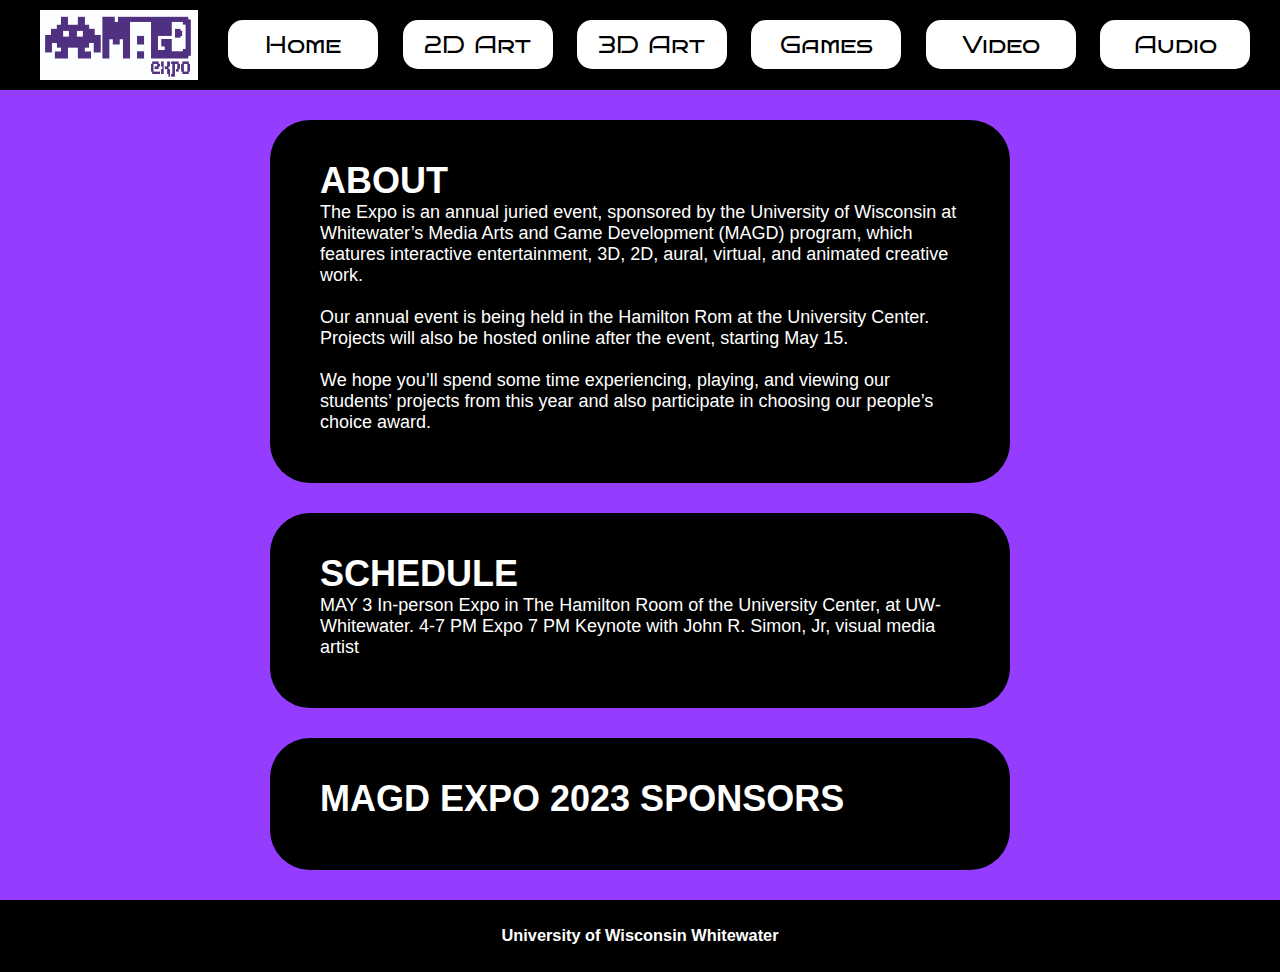
==== 2d.html @ 0d629988 "test" ====
<!DOCTYPE html>
<html>
<head>
	<title>MAGD EXPO</title>
	<link rel="stylesheet" type="text/css" href="style.css">
  	<link rel="shortcut icon" type="image/x-icon" href="assets/page/favicon.ico">
  	<link rel="preconnect" href="https://fonts.googleapis.com">
	<link rel="preconnect" href="https://fonts.gstatic.com" crossorigin>
	<link href="https://fonts.googleapis.com/css2?family=Bruno+Ace+SC&display=swap" rel="stylesheet">
	<meta name="viewport" content="width=device-width, initial-scale=1.0">
</head>
<body>
<header>
	<a class="expologo" href="index.html"><img src="assets/page/expo.jpg" alt="EXPO Logo"></a>
		<nav>
			<ul>
				<li><a href="index.html" class="btn">Home</a></li>
				<li><a href="2d.html" class="btn">2D Art</a></li>
				<li><a href="3d.html" class="btn">3D Art</a></li>
				<li><a href="games.html" class="btn">Games</a></li>
				<li><a href="video.html" class="btn">Video</a></li>
				<li><a href="audio.html" class="btn">Audio</a></li>
			</ul>
		</nav>
</header>
<main>
	<section id="about">
		<h1>ABOUT</h1>
		<p>The Expo is an annual juried event, sponsored by the University of Wisconsin at Whitewater’s Media Arts and Game Development (MAGD) program, which features interactive entertainment, 3D, 2D, aural, virtual, and animated creative work.
		<br>
		<br>
		Our annual event is being held in the Hamilton Rom at the University Center. Projects will also be hosted online after the event, starting May 15.
		<br>
		<br>
		We hope you’ll spend some time experiencing, playing, and viewing our students’ projects from this year and also participate in choosing our people’s choice award.</p>
	</section>
	<section id="schedule">
		<h1>SCHEDULE</h1>
		<p>MAY 3 In-person Expo in The Hamilton Room of the University Center, at UW-Whitewater. 4-7 PM Expo 7 PM Keynote with John R. Simon, Jr, visual media artist</p>
	</section>
	<section id="sponsors">
		<h1>MAGD EXPO 2023 SPONSORS</h1>
	</section>
</main>
<footer>
	<h3>University of Wisconsin Whitewater</h3>
</footer>
</body>
</html>
---- style.css ----
/* style.css */


body, h1, h2, p, ul {
  margin: 0;
  padding: 0;
  font-family: 'Work Sans', sans-serif;
}

header {
  background-color: #000;
  color: #fff;
  display: flex;
  justify-content: center;
  padding: 10px;
}

  a.expologo {
    display: flex;
    align-content: center;
  }

  .expologo img{
    margin: auto;
    margin-right: 20px;
    margin-left: 20px;
    height: 70px;
    transform: scale(1);
    transition: transform 0.3s ease-out;
  }

@media (max-width: 767px) {
  .expologo img {
    height: 50px;
    margin: auto;
  }
}

  .expologo img:hover {
    transform: scale(1.2);
    transition: transform 0.3s ease-out;
  }

nav ul li {
  display: inline-flex;
  align-content: center;
  justify-content: center;
}

.btn {
  display: inline-block;
  margin: 10px;
  padding: 10px;
  background-color: #fff;
  color: #000;
  border-radius: 15px;
  width: 130px;
  text-align: center;
  font-family: 'Bruno Ace SC', cursive;
  text-decoration: none;
  font-size: 24px;
  transition-property: background-color, border-radius;
  transition-duration: 0.3s, 0.3s;
  transition-timing-function: ease-out, ease-out;
}

@media (max-width: 767px) {
  .btn {
    font-size: 18px;
    width: 90px;
    margin: 5px;
  }
}

@media (max-width: 395px) {
  .btn {
    width: 50vw;
  }
}

.btn:hover {
  background-color: #943DFF;
  color: #fff;
  border-radius: 5px;
  text-decoration: underline;
}

body {
  color: #fff;
  background-color: #943DFF;
  background-image: url("assets/page/stripes2.png");
  background-blend-mode: multiply;
  background-size: 300%%;
  background-repeat: no-repeat;
}

main {
  width: 100%;

}

section {
  display: flex;
  background-color: #000;
  color: #fff;
  border-radius: 40px;
  padding: 40px 50px 50px 50px;
  margin: 30px;
  flex-direction: column;
  align-items: left;
  font-size: 18px;
}

@media (max-width: 767px) {
  section {
    border-radius: 30px;
    border: 3px solid white;
  }
}

@media (min-width: 768px) {
  section {
    width: 50vw;
    margin: auto;
    margin-top: 30px;
    margin-bottom: 30px;
  }
}

.spons {
  background-color: #fff;
}

.spons img{
  width: 200px;
  margin: 10px;
}

.uww-logo {
 
  width: 100px;
  filter: invert(1);
}

@media (max-width: 390px) {
  .spons img {
    width: 30vw;
  }
}

footer {
  padding: 10px;
  display: flex;
  justify-content: center;
  font-size: 14px;
  background-color: #000;
  color: #fff;
}
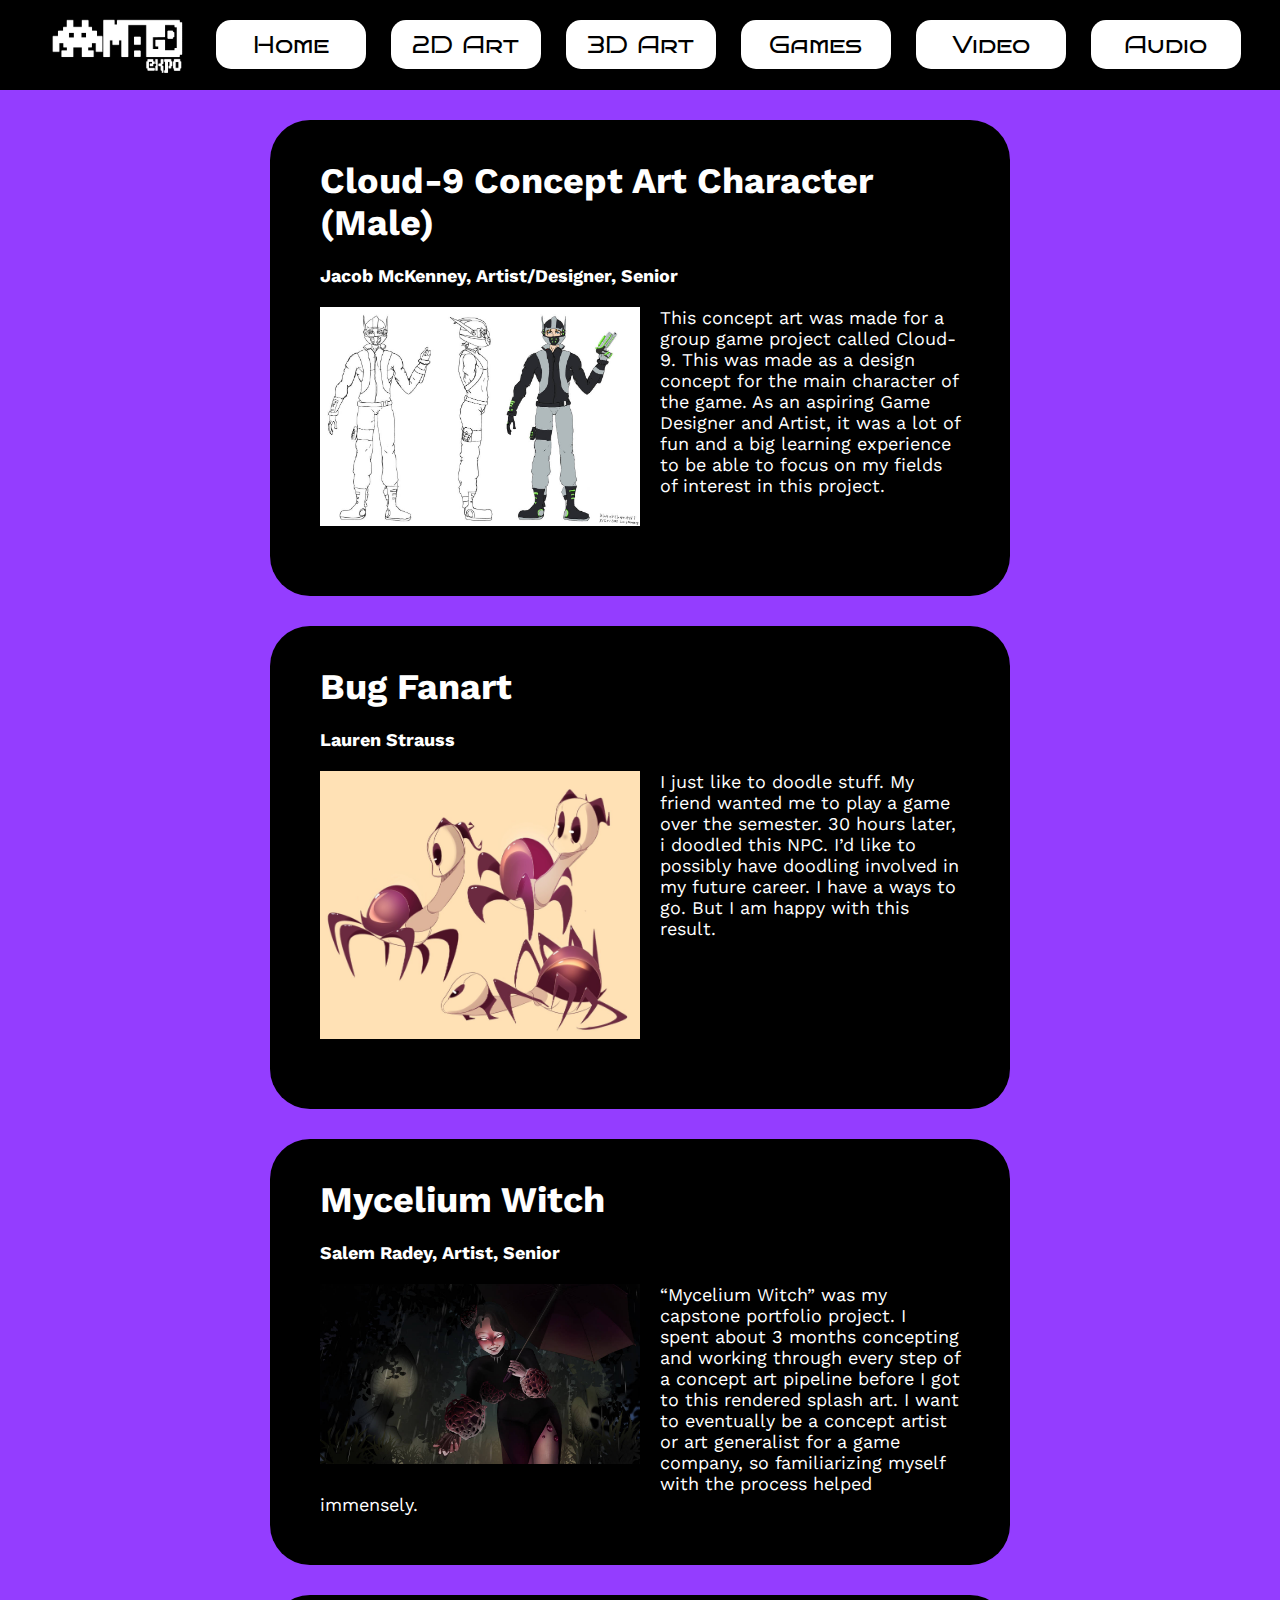
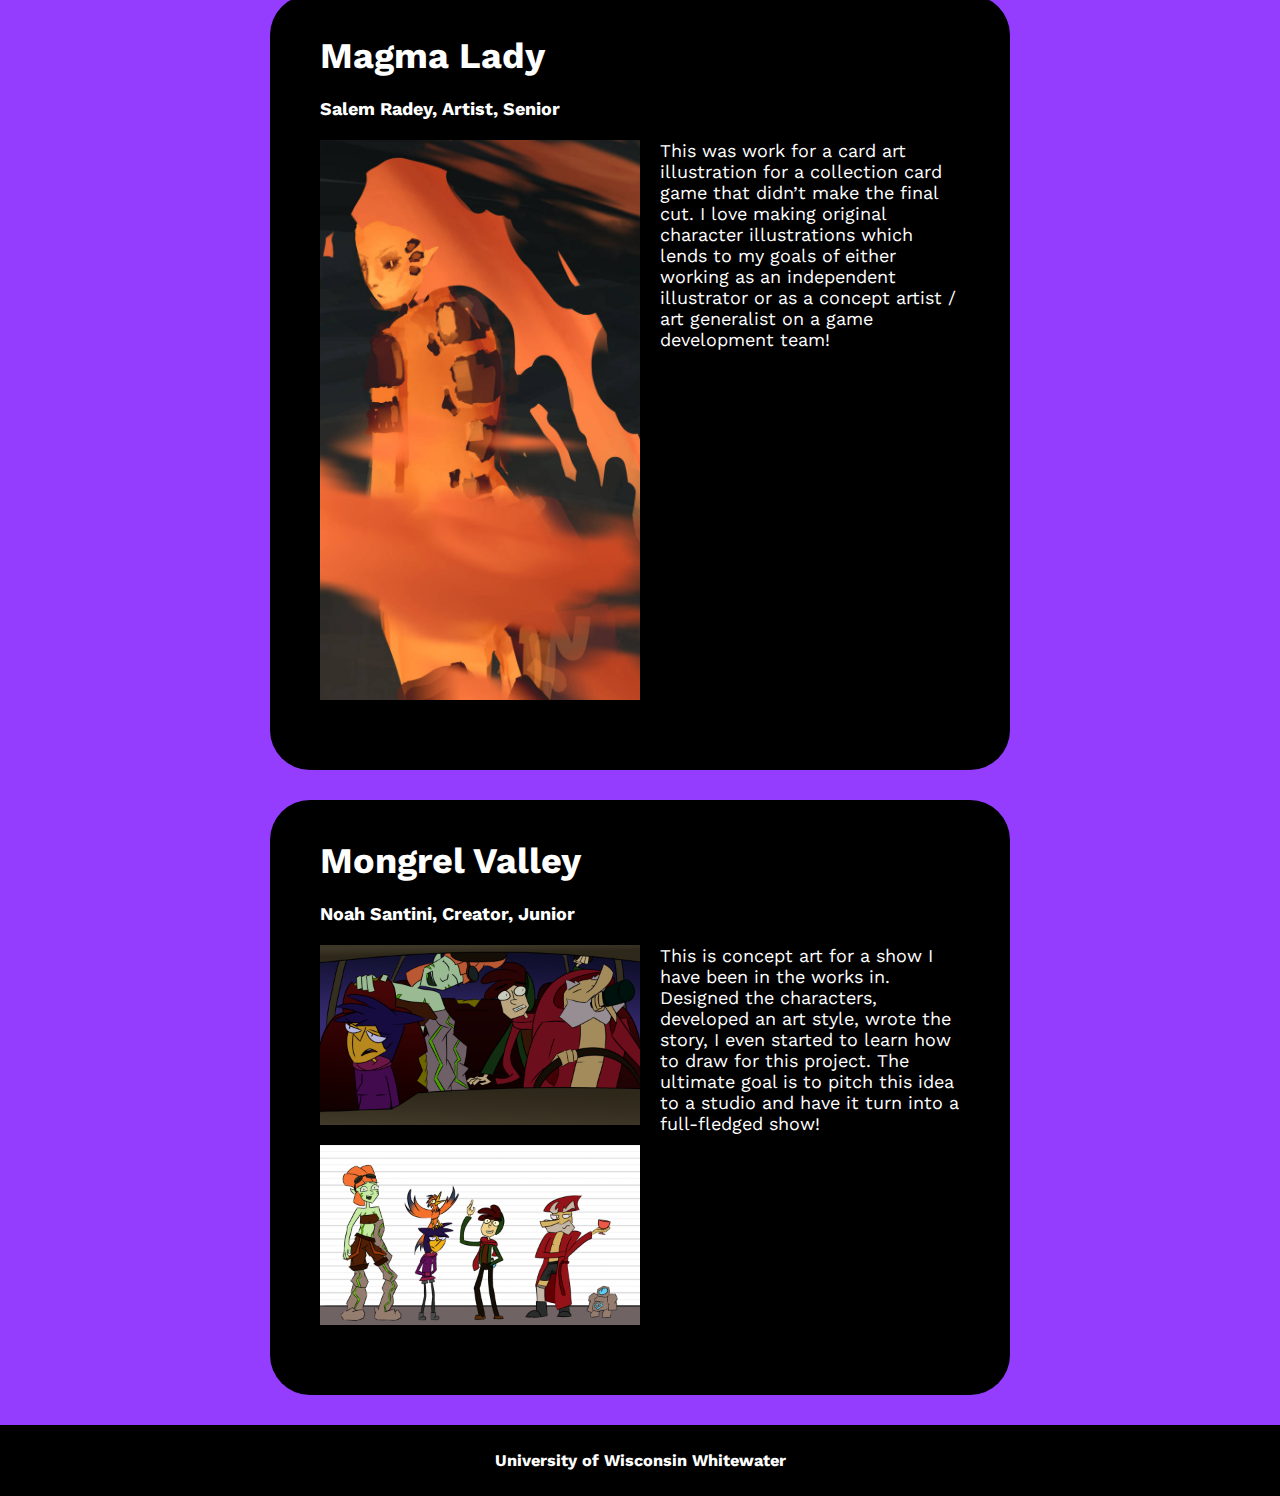
==== commit bfded602: "2d page" ====
--- a/2d.html
+++ b/2d.html
@@ -4,14 +4,14 @@
 	<title>MAGD EXPO</title>
 	<link rel="stylesheet" type="text/css" href="style.css">
   	<link rel="shortcut icon" type="image/x-icon" href="assets/page/favicon.ico">
-  	<link rel="preconnect" href="https://fonts.googleapis.com">
+	<link rel="preconnect" href="https://fonts.googleapis.com">
 	<link rel="preconnect" href="https://fonts.gstatic.com" crossorigin>
-	<link href="https://fonts.googleapis.com/css2?family=Bruno+Ace+SC&display=swap" rel="stylesheet">
+	<link href="https://fonts.googleapis.com/css2?family=Bruno+Ace+SC&family=Work+Sans:wght@300&display=swap" rel="stylesheet">
 	<meta name="viewport" content="width=device-width, initial-scale=1.0">
 </head>
 <body>
 <header>
-	<a class="expologo" href="index.html"><img src="assets/page/expo.jpg" alt="EXPO Logo"></a>
+	<a class="expologo" href="index.html"><img src="assets/page/expo-bw.png" alt="EXPO Logo"></a>
 		<nav>
 			<ul>
 				<li><a href="index.html" class="btn">Home</a></li>
@@ -24,22 +24,47 @@
 		</nav>
 </header>
 <main>
-	<section id="about">
-		<h1>ABOUT</h1>
-		<p>The Expo is an annual juried event, sponsored by the University of Wisconsin at Whitewater’s Media Arts and Game Development (MAGD) program, which features interactive entertainment, 3D, 2D, aural, virtual, and animated creative work.
+	<section id="McKenney">
+		<h1>Cloud-9 Concept Art Character (Male)</h1>
 		<br>
+		<h2>Jacob McKenney, Artist/Designer, Senior</h2>
 		<br>
-		Our annual event is being held in the Hamilton Rom at the University Center. Projects will also be hosted online after the event, starting May 15.
+		<p><img class="submission" src="assets/2d/cloud_9_concept_art_character__male__by_mckenneyjp_df528gb-pre.jpg">This concept art was made for a group game project called Cloud-9. This was made as a design concept for the main character of the game. As an aspiring Game Designer and Artist, it was a lot of fun and a big learning experience to be able to focus on my fields of interest in this project.
+		</p>
+	</section>
+	<section id="Strauss">
+		<h1>Bug Fanart</h1>
 		<br>
+		<h2>Lauren Strauss</h2>
 		<br>
-		We hope you’ll spend some time experiencing, playing, and viewing our students’ projects from this year and also participate in choosing our people’s choice award.</p>
+		<p><img class="submission" src="assets/2d/hollow-knight.png">I just like to doodle stuff. My friend wanted me to play a game over the semester. 30 hours later, i doodled this NPC. I’d like to possibly have doodling involved in my future career. I have a ways to go. But I am happy with this result.
+		</p>
 	</section>
-	<section id="schedule">
-		<h1>SCHEDULE</h1>
-		<p>MAY 3 In-person Expo in The Hamilton Room of the University Center, at UW-Whitewater. 4-7 PM Expo 7 PM Keynote with John R. Simon, Jr, visual media artist</p>
+	<section id="Radey">
+		<h1>Mycelium Witch</h1>
+		<br>
+		<h2>Salem Radey, Artist, Senior</h2>
+		<br>
+		<p><img class="submission" src="assets/2d/mycelium_witch_by_crovvus_df59qau-pre.jpg">“Mycelium Witch” was my capstone portfolio project. I spent about 3 months concepting and working through every step of a concept art pipeline before I got to this rendered splash art. I want to eventually be a concept artist or art generalist for a game company, so familiarizing myself with the process helped immensely.
+		</p>
 	</section>
-	<section id="sponsors">
-		<h1>MAGD EXPO 2023 SPONSORS</h1>
+	<section id="Radey2">
+		<h1>Magma Lady</h1>
+		<br>
+		<h2>Salem Radey, Artist, Senior</h2>
+		<br>
+		<p><img class="submission" src="assets/2d/magma_lady_by_crovvus_df59r5r-pre.jpg">This was work for a card art illustration for a collection card game that didn’t make the final cut. I love making original character illustrations which lends to my goals of either working as an independent illustrator or as a concept artist / art generalist on a game development team!
+		</p>
+	</section>
+	<section id="Santini">
+		<h1>Mongrel Valley</h1>
+		<br>
+		<h2>Noah Santini, Creator, Junior</h2>
+		<br>
+		<p><img class="submission" src="assets/2d/Car-Concept.png">This is concept art for a show I have been in the works in. Designed the characters, developed an art style, wrote the story, I even started to learn how to draw for this project. The ultimate goal is to pitch this idea to a studio and have it turn into a full-fledged show!
+		</p>
+		<img class="submission" src="assets/2d/Character-Line-up-Color.png">
+	</section>
 	</section>
 </main>
 <footer>
--- a/style.css
+++ b/style.css
@@ -91,7 +91,7 @@
   background-image: url("assets/page/stripes2.png");
   background-blend-mode: multiply;
   background-size: 300%%;
-  background-repeat: no-repeat;
+  background-repeat: repeat;
 }
 
 main {
@@ -101,6 +101,7 @@
 
 section {
   display: flex;
+  justify-content: space-between;
   background-color: #000;
   color: #fff;
   border-radius: 40px;
@@ -108,6 +109,10 @@
   margin: 30px;
   flex-direction: column;
   align-items: left;
+  font-size: 18px;
+}
+
+section h2 {
   font-size: 18px;
 }
 
@@ -125,6 +130,14 @@
     margin-top: 30px;
     margin-bottom: 30px;
   }
+}
+
+.submission {
+  display: inline-block;
+  width: 50%;
+  margin-right: 20px;
+  margin-bottom: 20px;
+  float: left;
 }
 
 .spons {
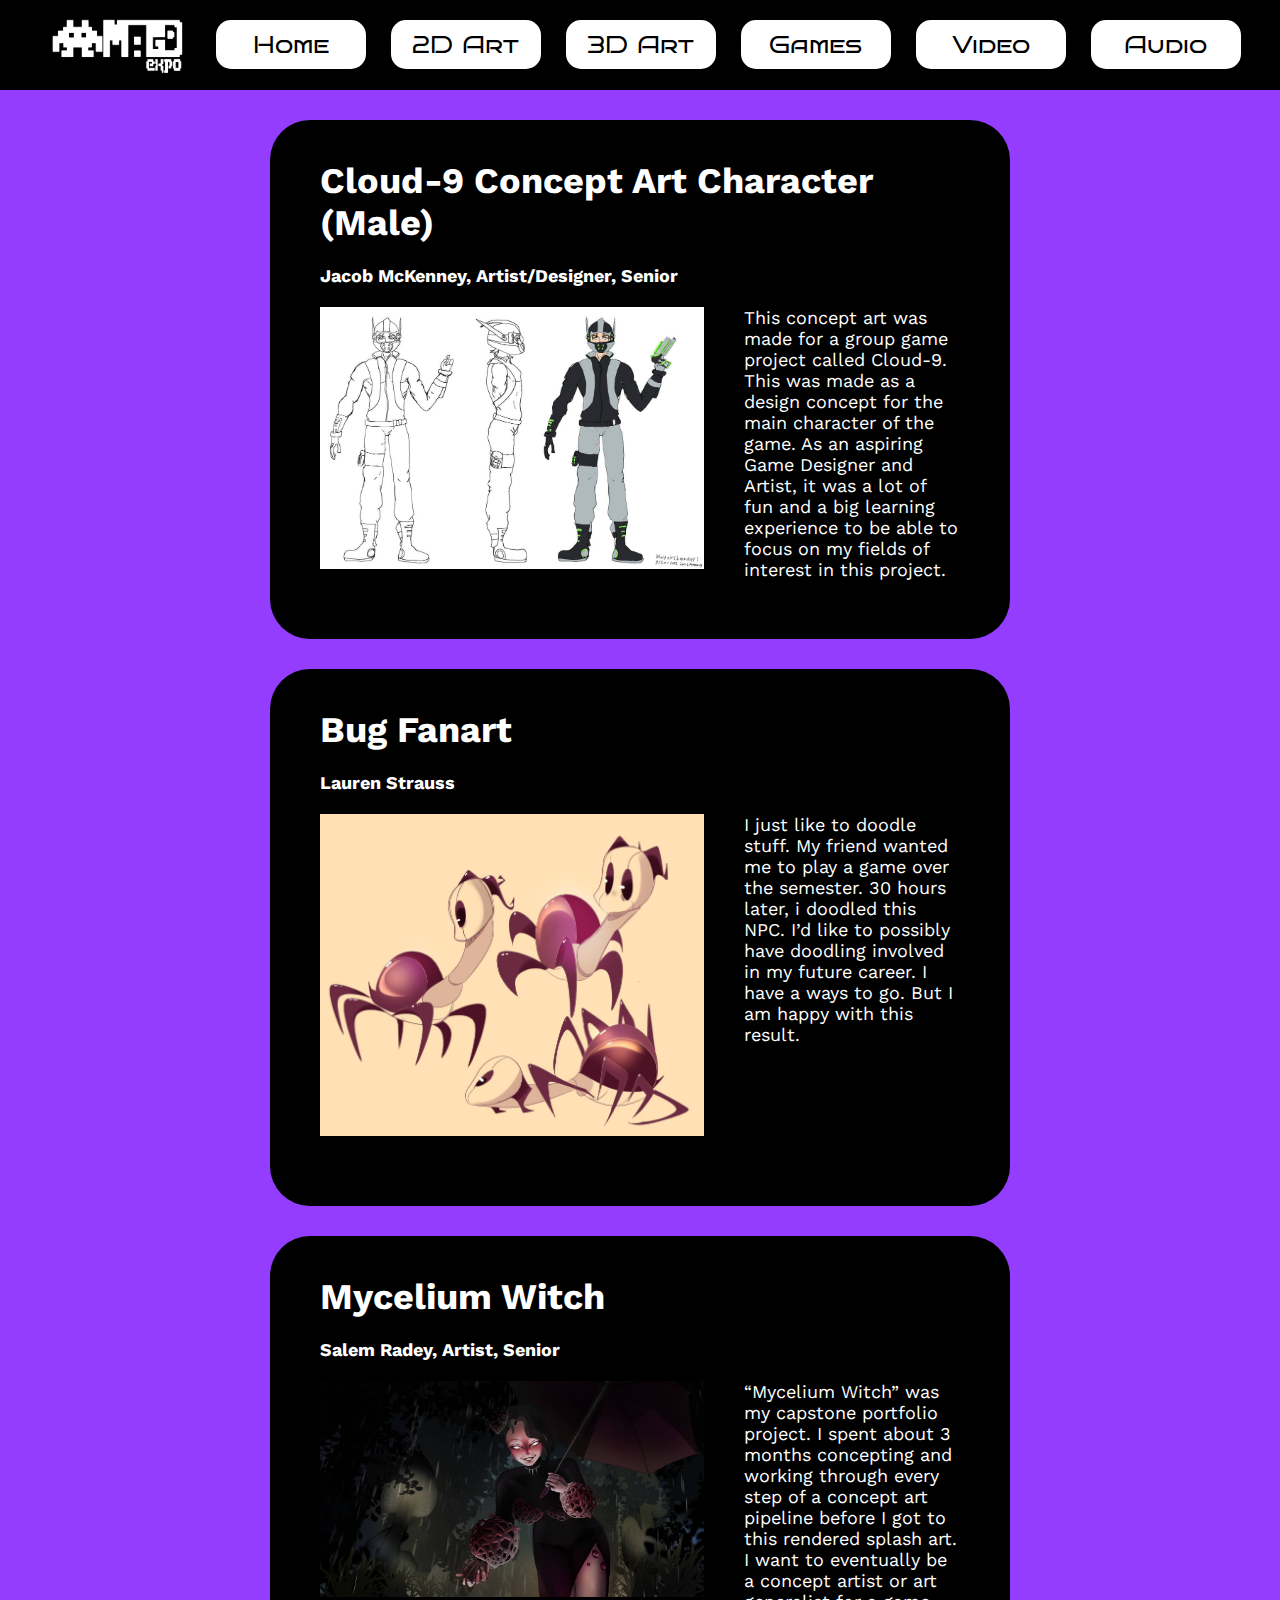
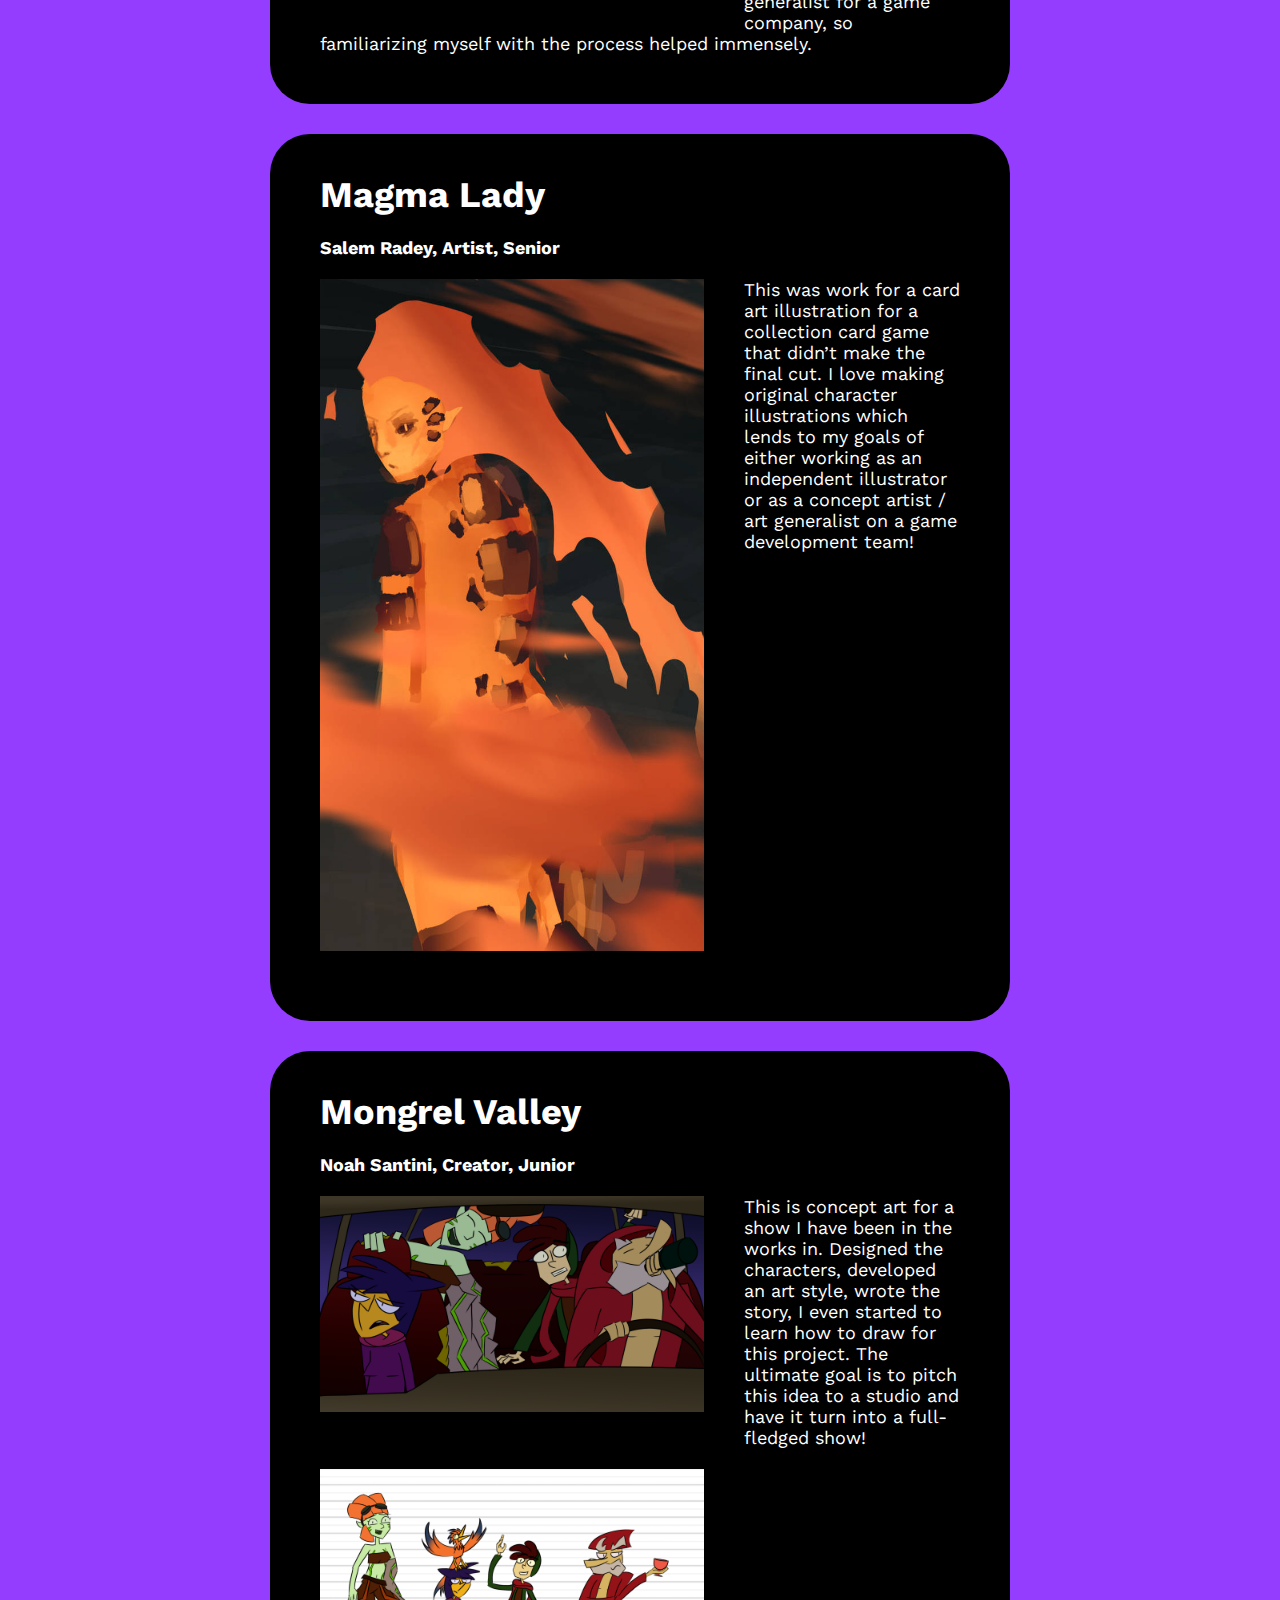
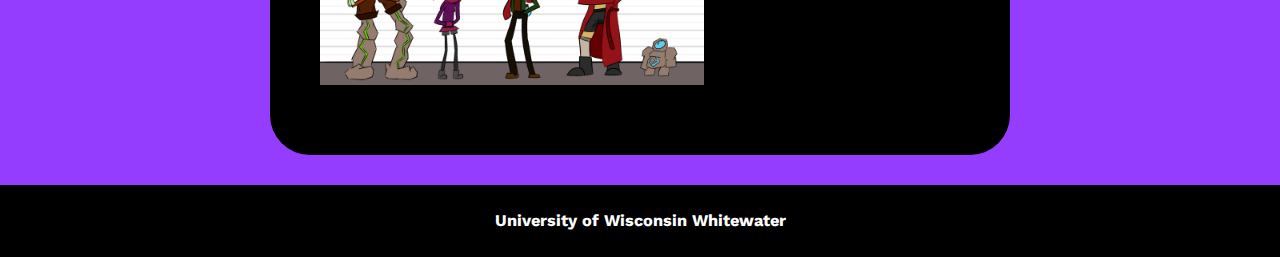
==== commit f74d3db8: "3d page" ====
--- a/2d.html
+++ b/2d.html
@@ -63,8 +63,8 @@
 		<br>
 		<p><img class="submission" src="assets/2d/Car-Concept.png">This is concept art for a show I have been in the works in. Designed the characters, developed an art style, wrote the story, I even started to learn how to draw for this project. The ultimate goal is to pitch this idea to a studio and have it turn into a full-fledged show!
 		</p>
+		<br>
 		<img class="submission" src="assets/2d/Character-Line-up-Color.png">
-	</section>
 	</section>
 </main>
 <footer>
--- a/style.css
+++ b/style.css
@@ -134,10 +134,16 @@
 
 .submission {
   display: inline-block;
-  width: 50%;
-  margin-right: 20px;
+  width: 60%;
+  margin-right: 40px;
   margin-bottom: 20px;
   float: left;
+}
+
+@media (max-width: 767px) {
+  .submission {
+    width: 100%;
+  }
 }
 
 .spons {
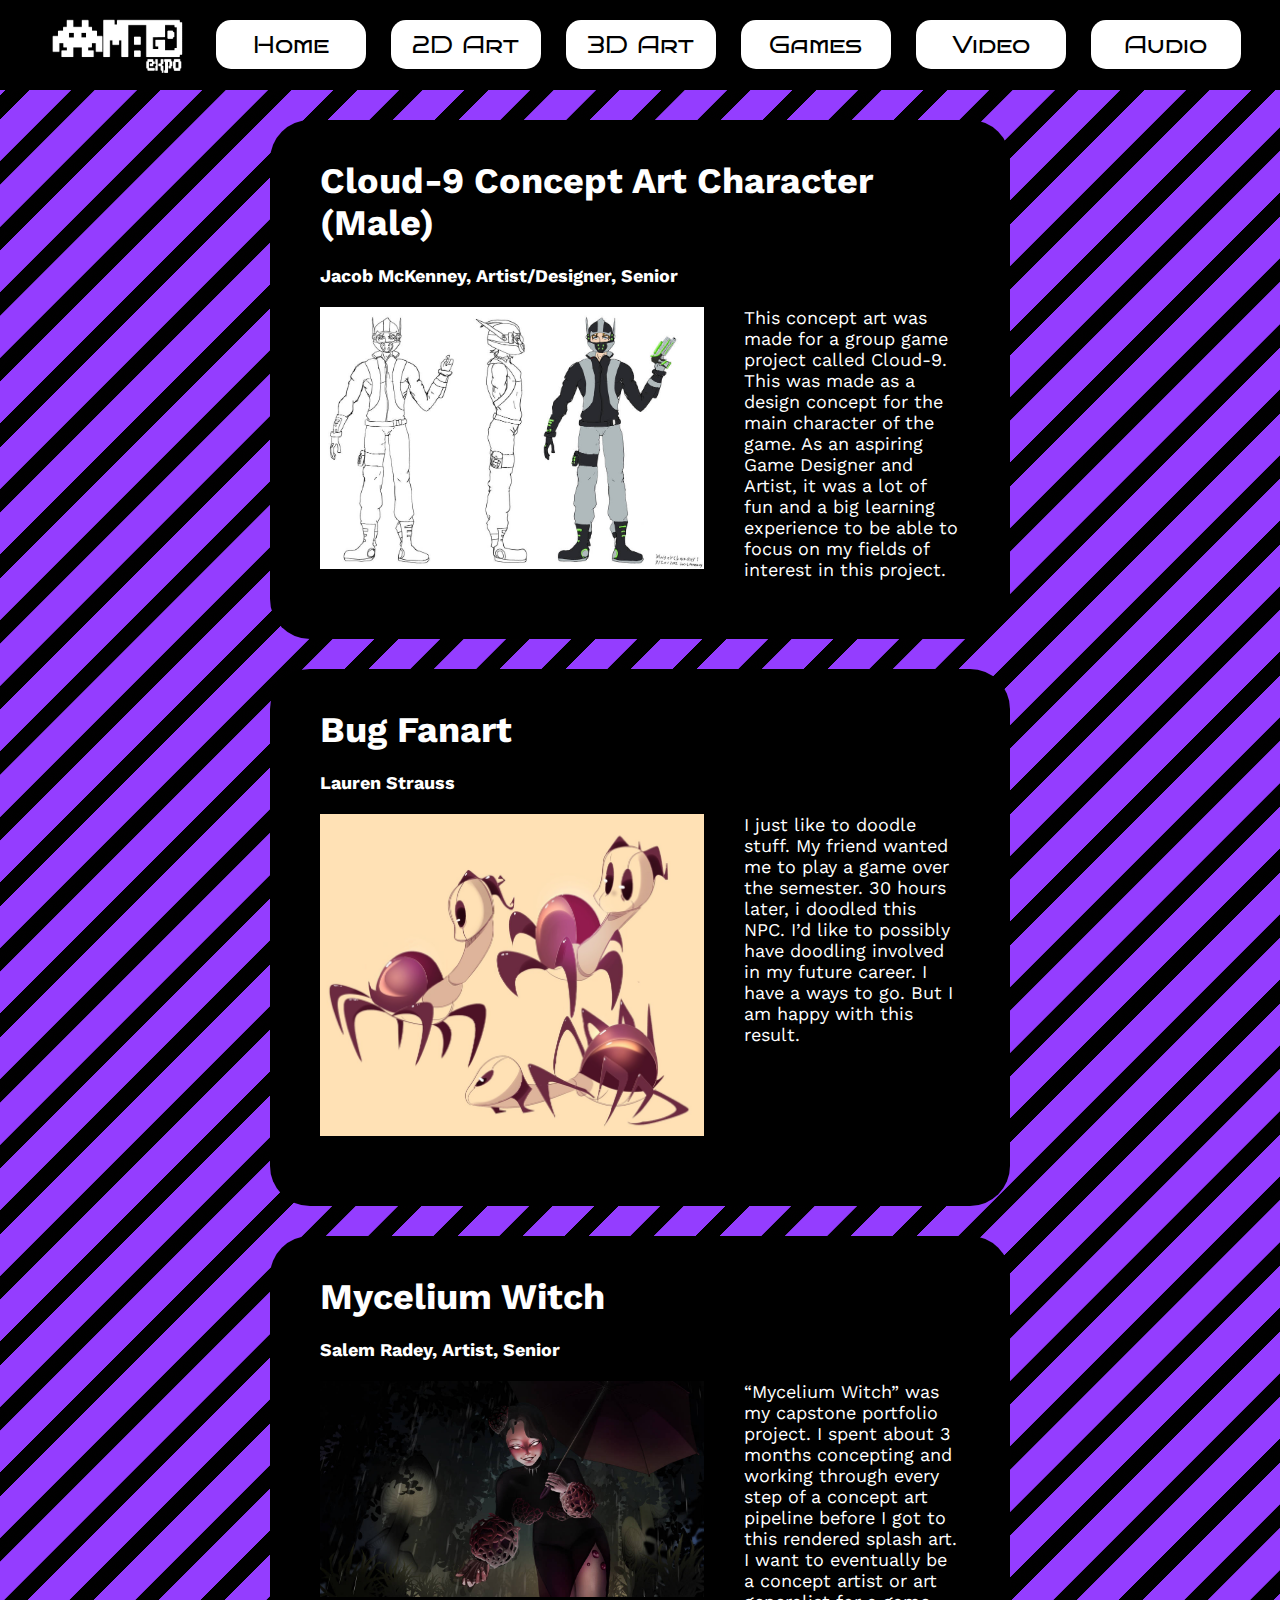
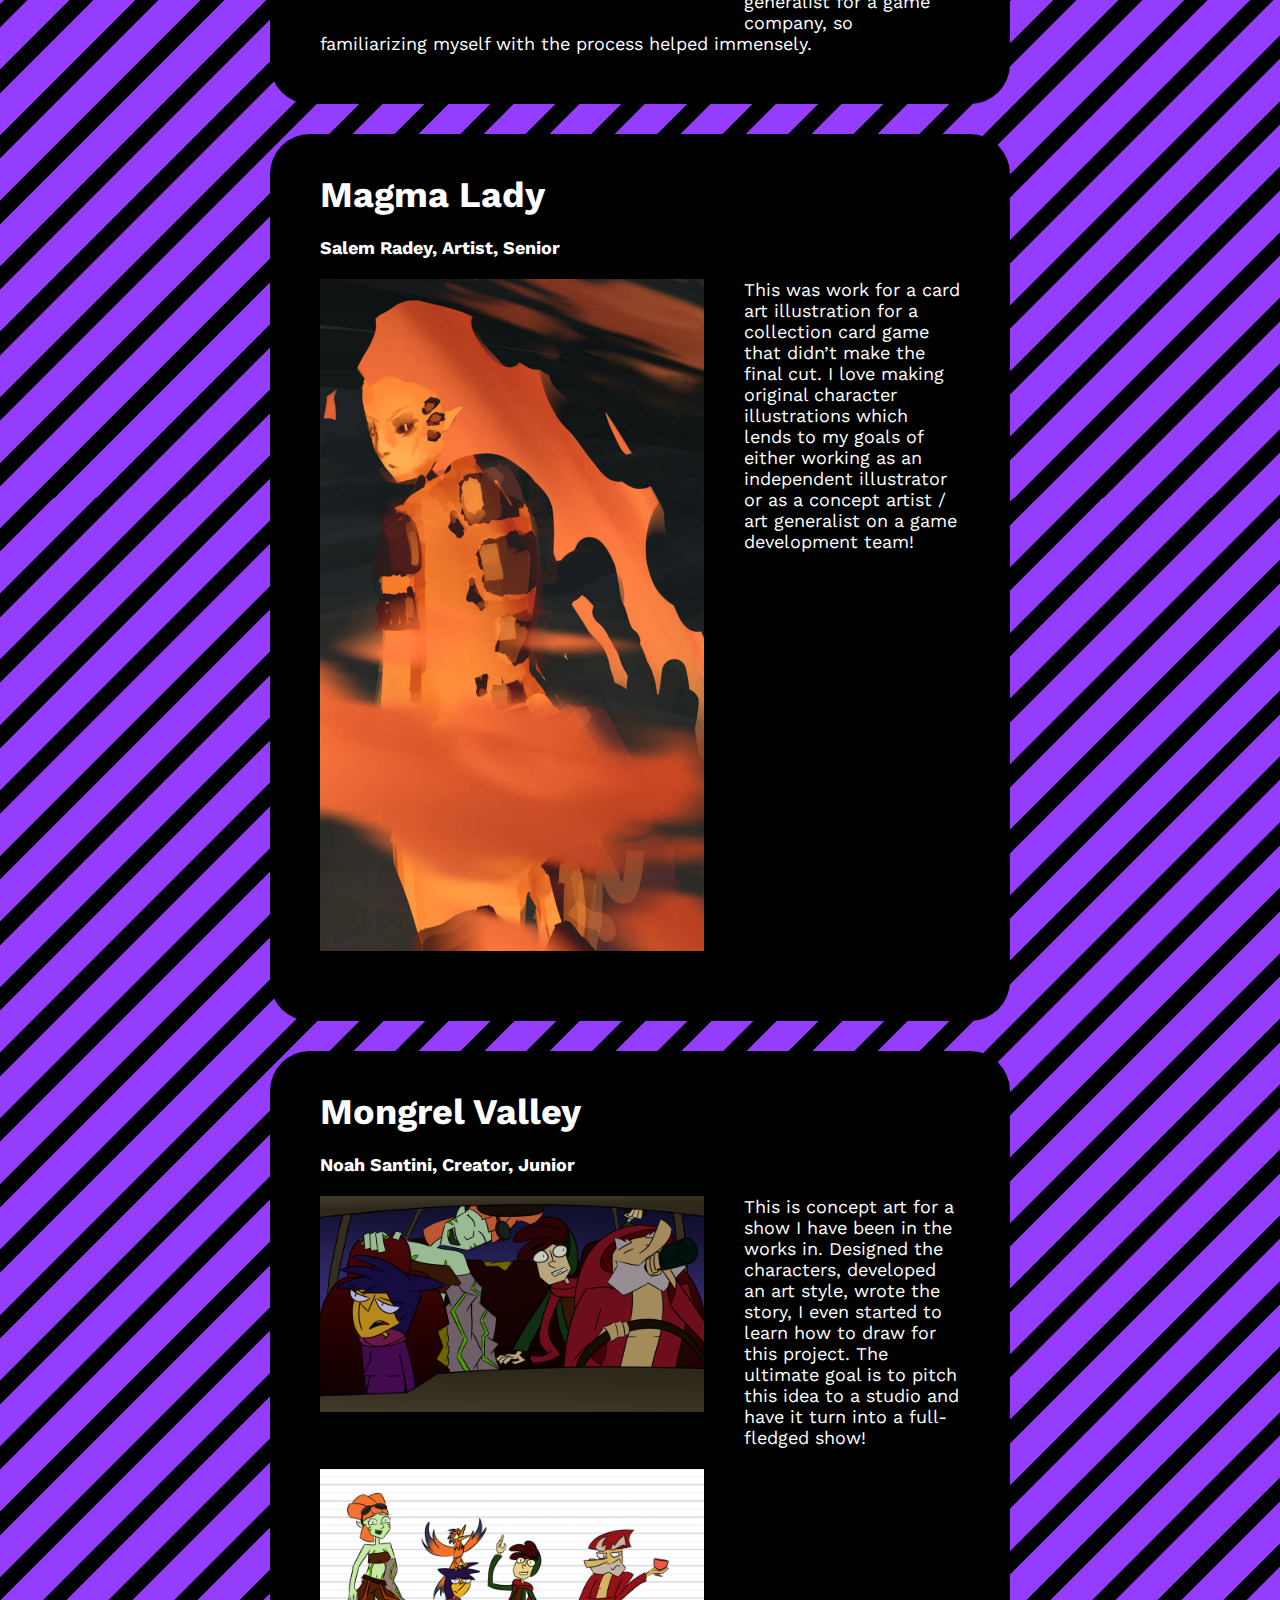
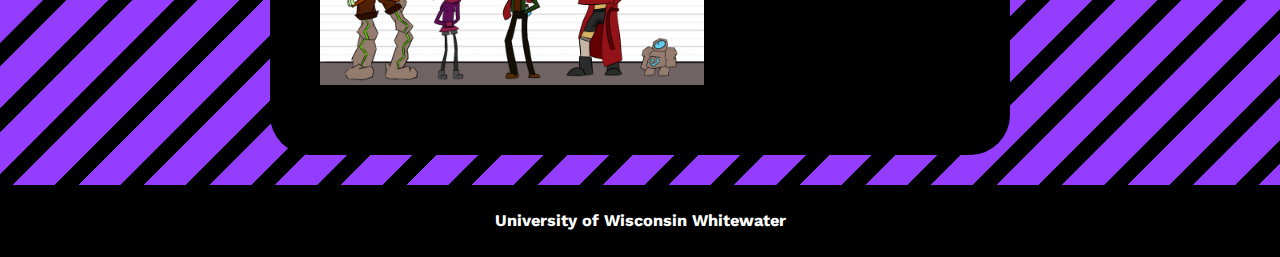
==== commit af3d62a0: "middle finger code" ====
--- a/2d.html
+++ b/2d.html
@@ -24,6 +24,9 @@
 		</nav>
 </header>
 <main>
+	<div class="splash">
+
+	</div>
 	<section id="McKenney">
 		<h1>Cloud-9 Concept Art Character (Male)</h1>
 		<br>
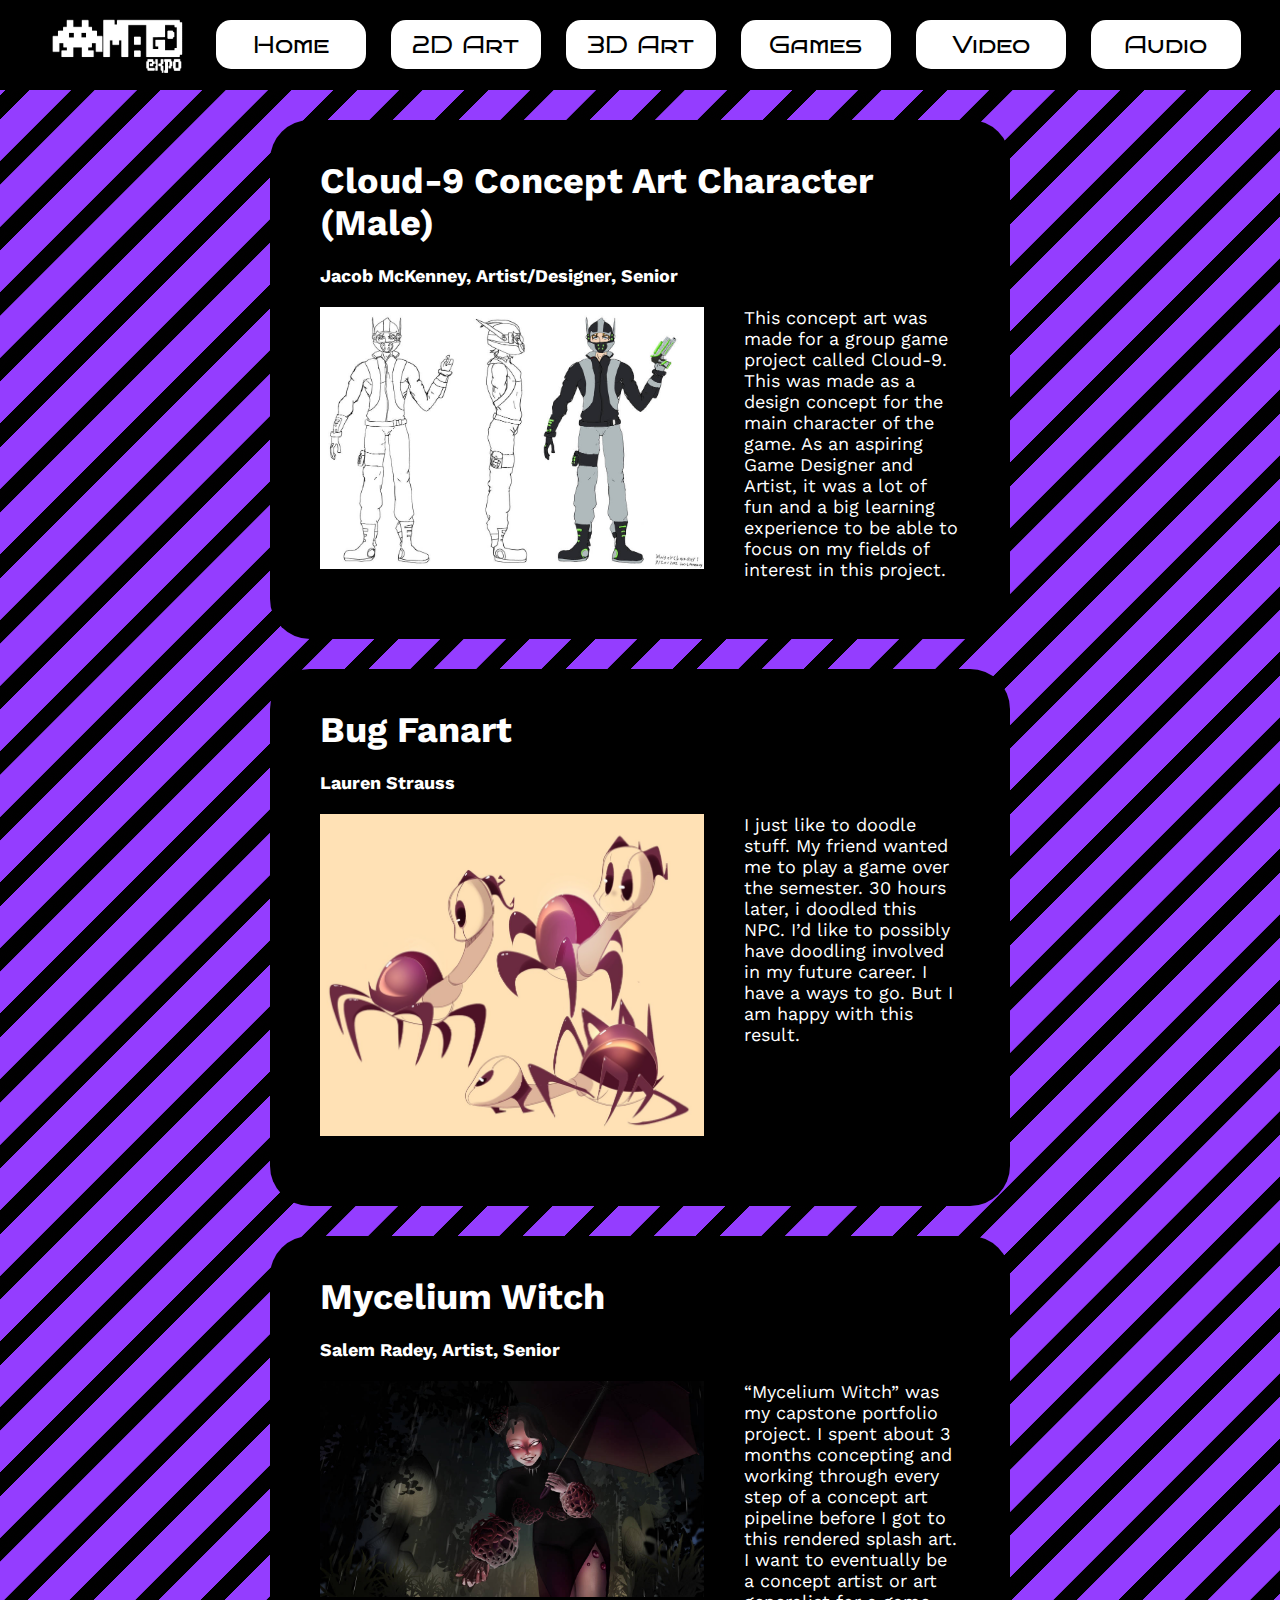
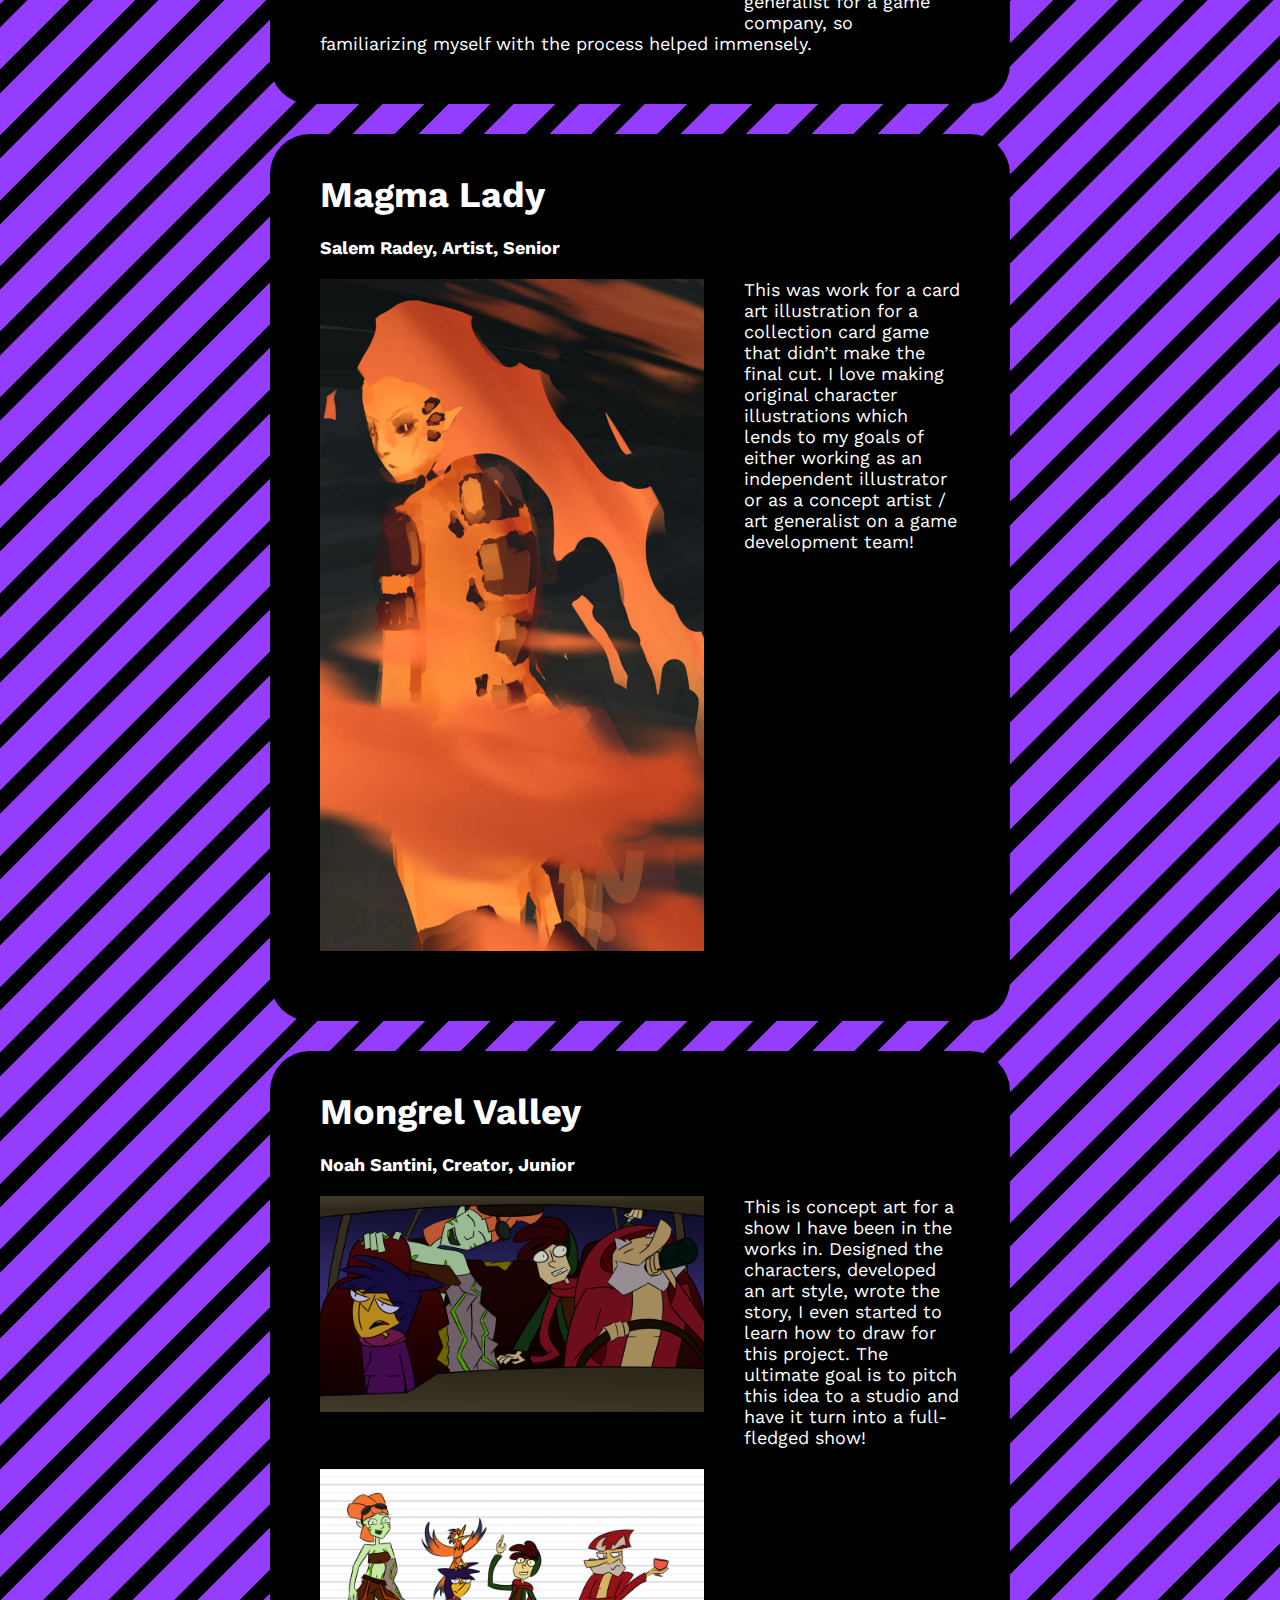
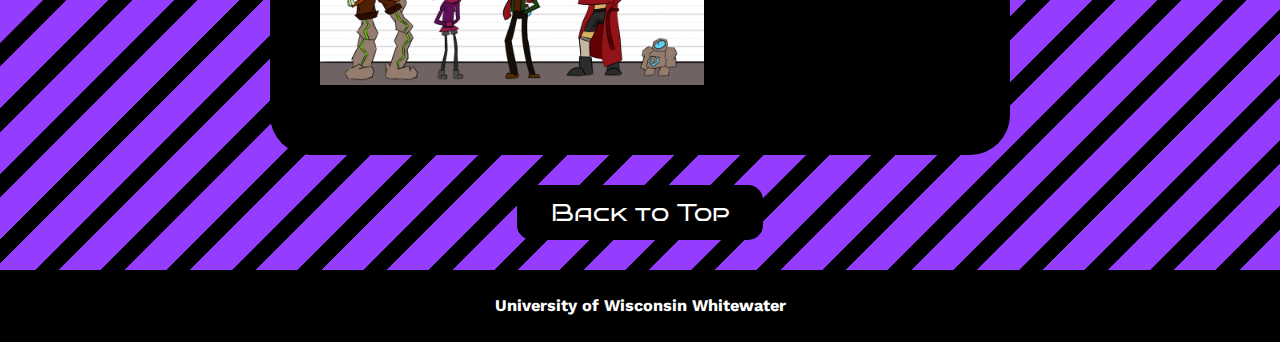
==== commit b55c3956: "return button" ====
--- a/2d.html
+++ b/2d.html
@@ -69,6 +69,9 @@
 		<br>
 		<img class="submission" src="assets/2d/Character-Line-up-Color.png">
 	</section>
+	<div class="return">
+		<p><a class="returnbtn" href="javascript:void(0)" onclick="window.scrollTo(0, 0)">Back to Top</a></p>
+	</div>
 </main>
 <footer>
 	<h3>University of Wisconsin Whitewater</h3>
--- a/style.css
+++ b/style.css
@@ -119,7 +119,6 @@
 @media (max-width: 767px) {
   section {
     border-radius: 30px;
-    border: 3px solid white;
   }
 }
 
@@ -167,6 +166,36 @@
   }
 }
 
+.return {
+  width: 220px;
+  margin: auto;
+  margin-bottom: 30px;
+  padding: 10px;
+  display: flex;
+  justify-content: center;
+  background-color: #000;
+  border-radius: 15px;
+  transition-property: background-color;
+  transition-duration: 0.3s;
+  transition-timing-function: ease-out;
+  border: 3px solid black;
+}
+
+.return:hover {
+  background-color: #943DFF;
+  color: #fff;
+  text-decoration: underline;
+}
+
+.returnbtn {
+  color: #fff;
+  font-family: 'Bruno Ace SC', cursive;
+  text-decoration: none;
+  font-size: 24px;
+}
+
+
+
 footer {
   padding: 10px;
   display: flex;
